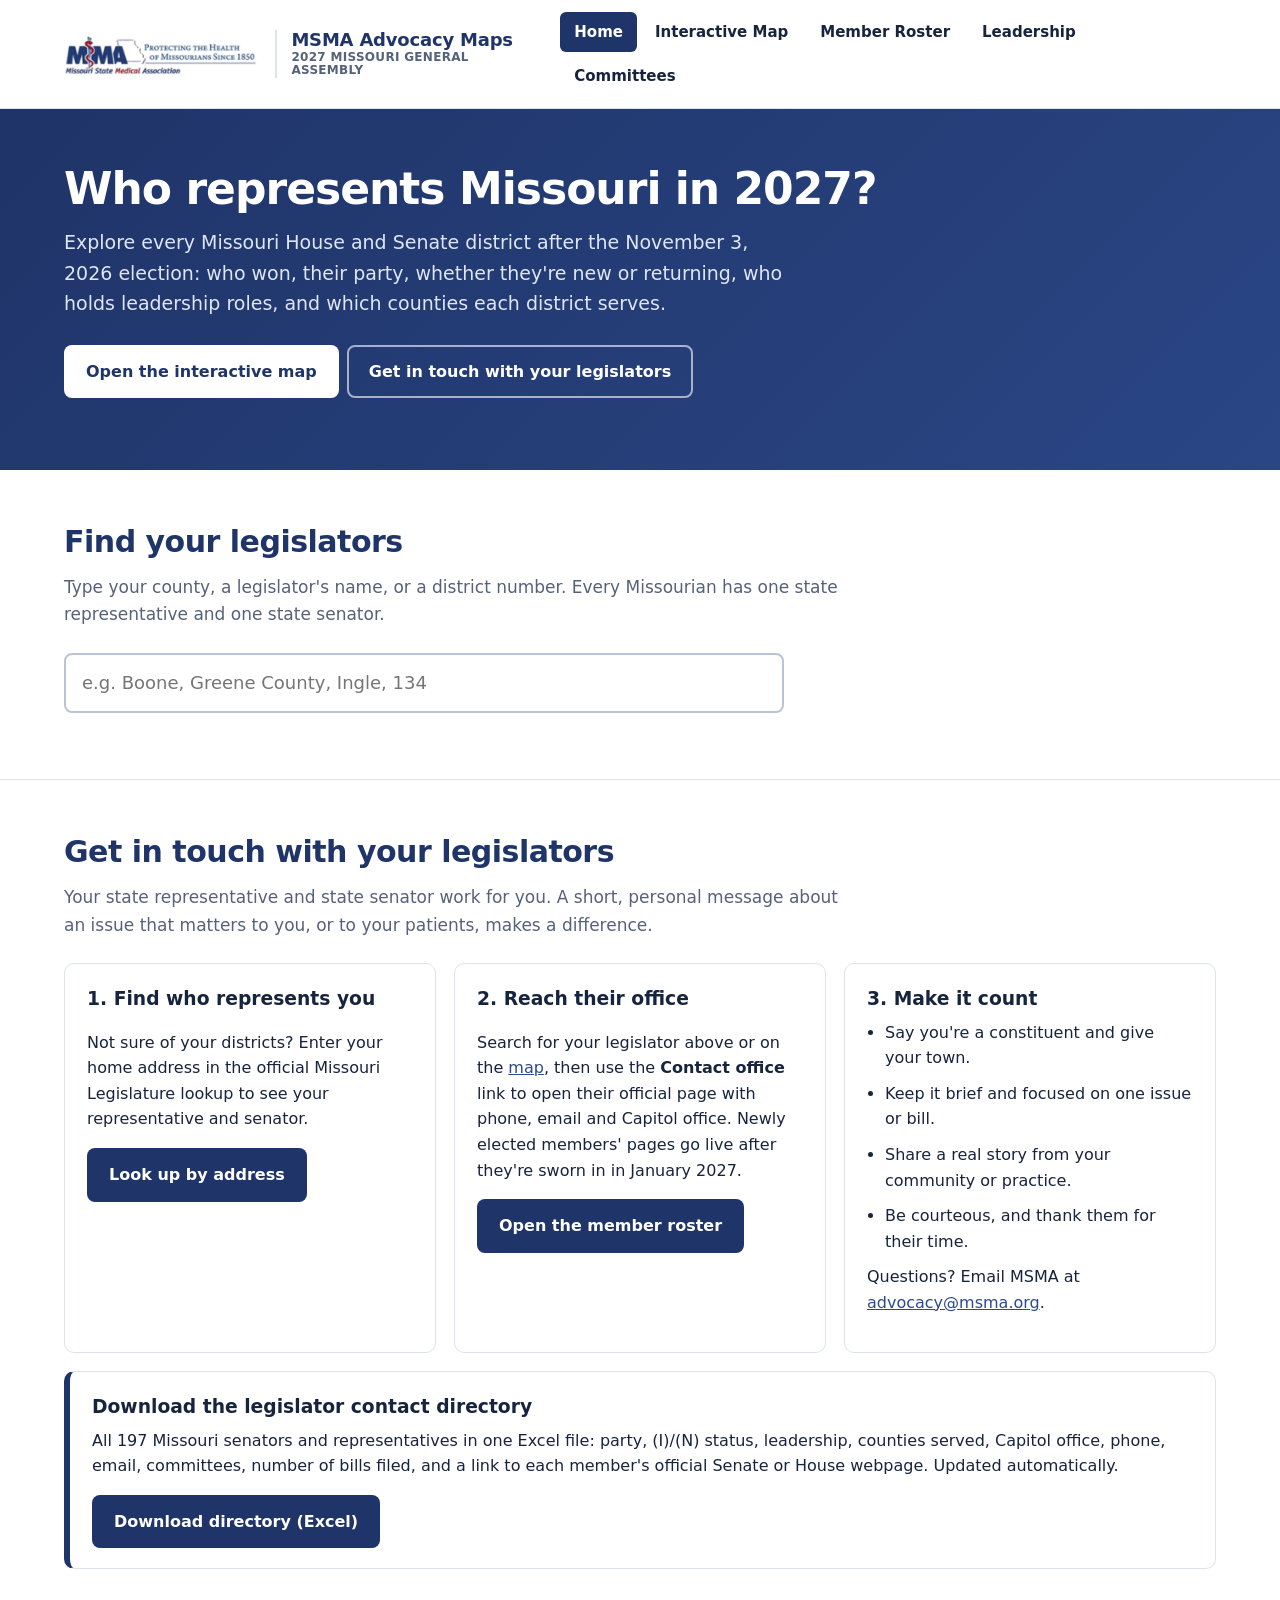
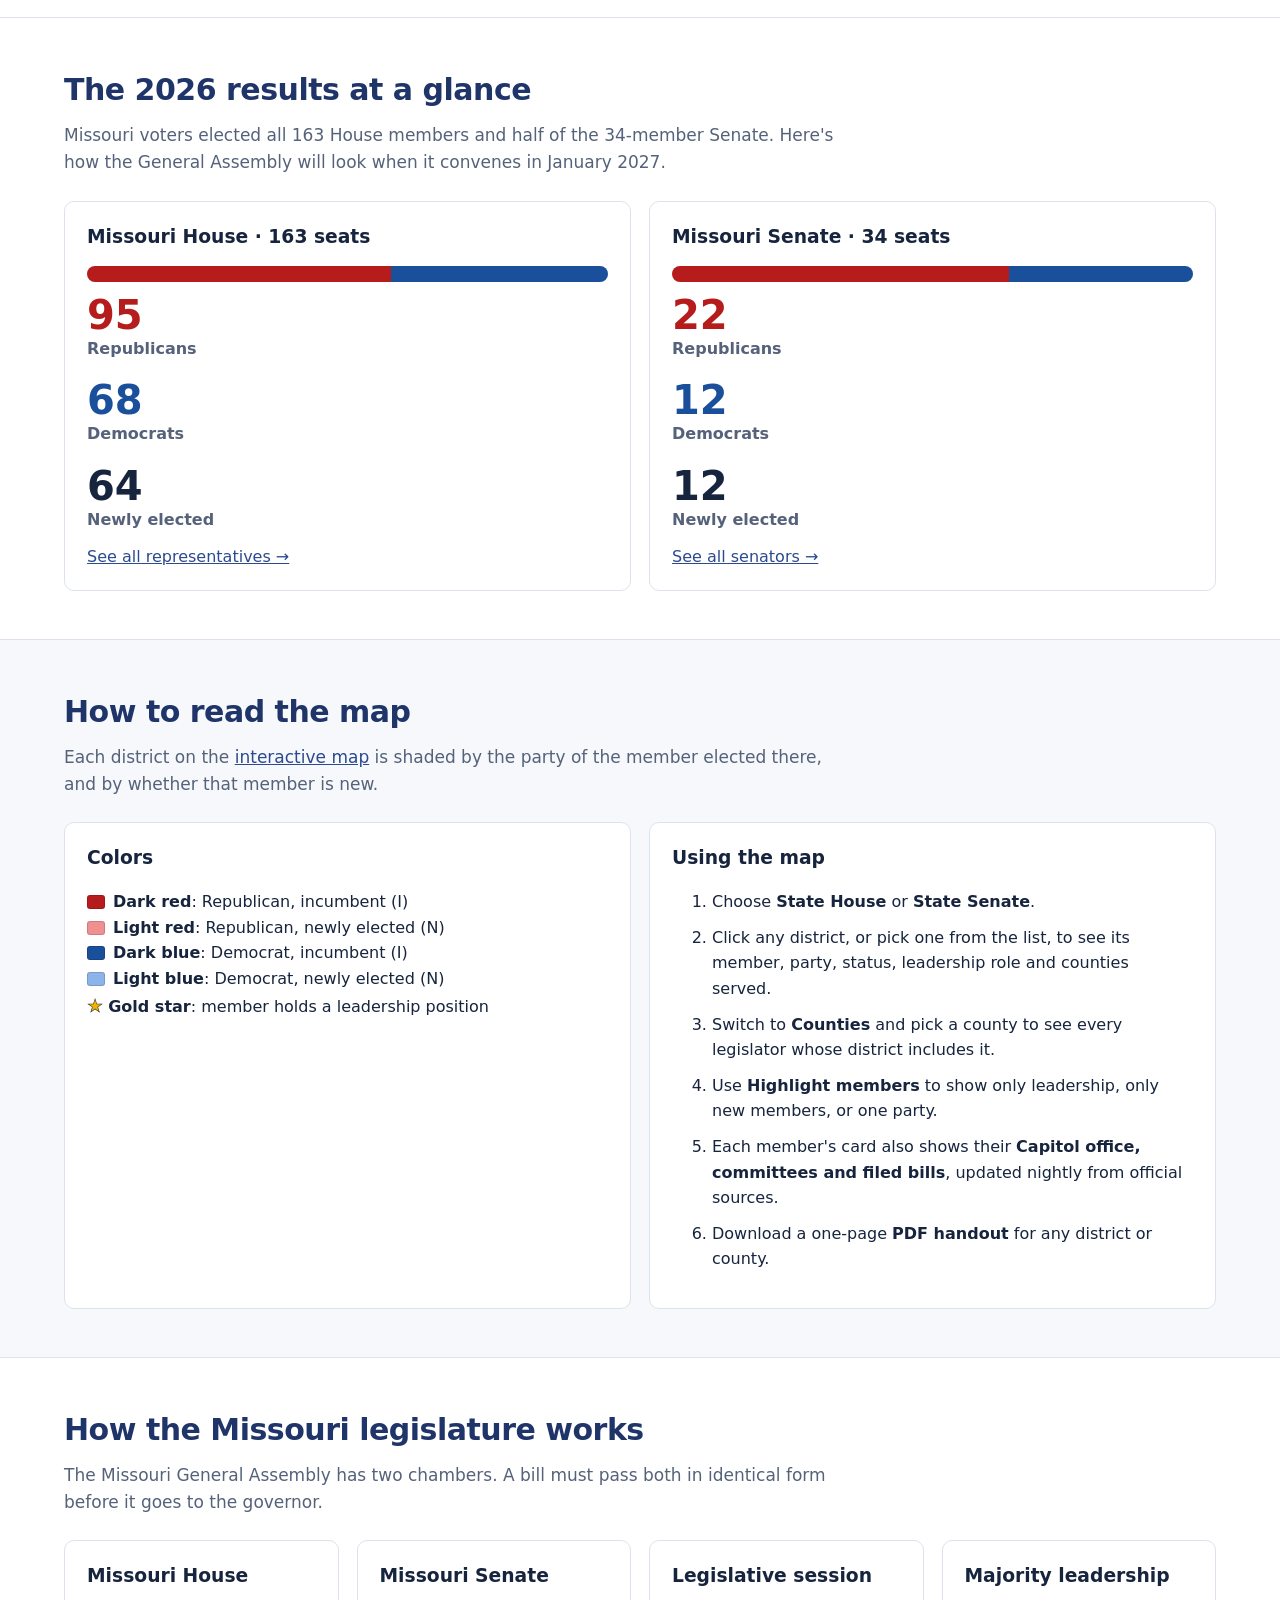
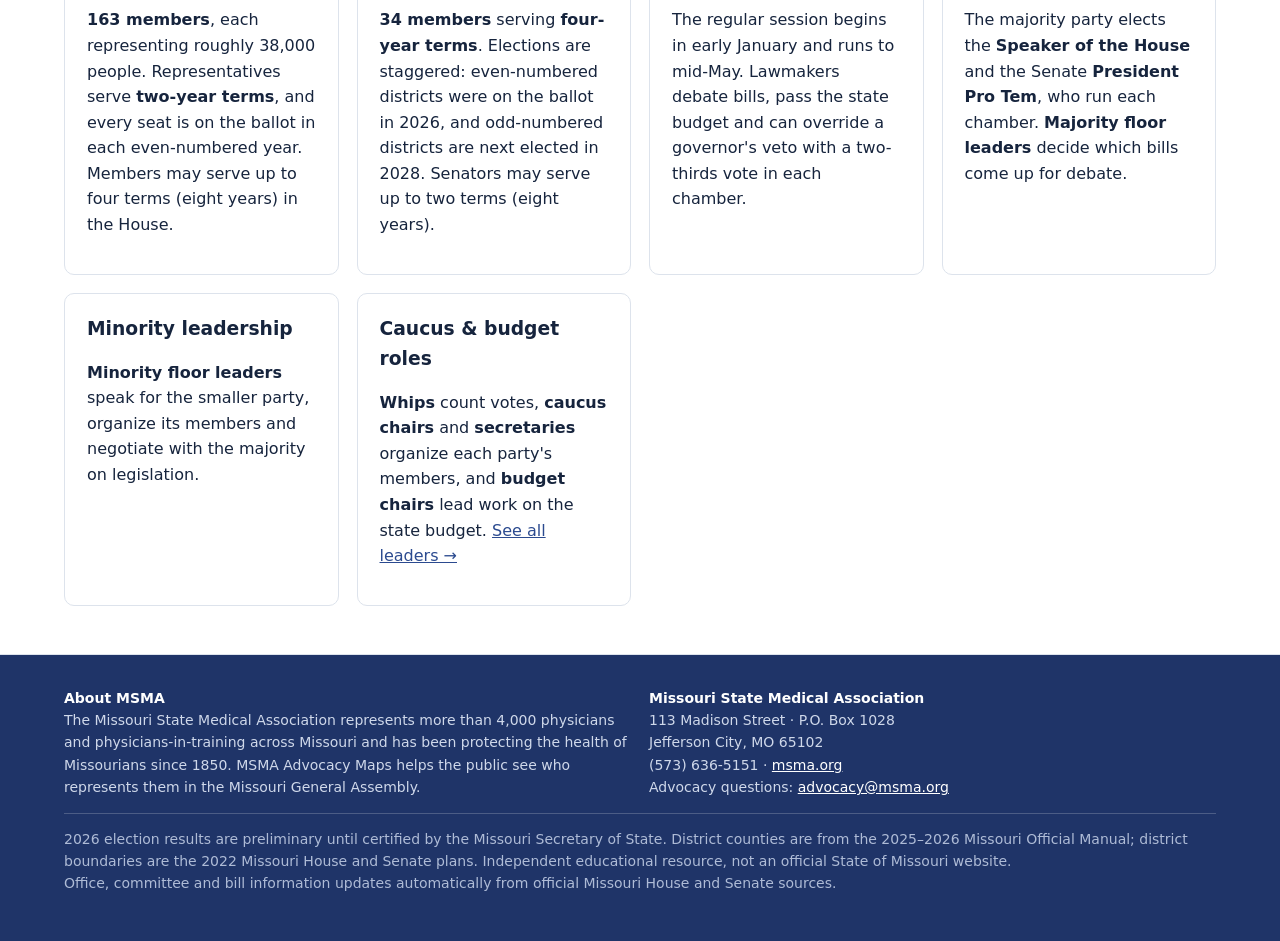
==== site/index.html @ cf02d154 "Add MSMA Advocacy Maps website and nightly updater Co-Authored-By: Claude Opus 5.5 <noreply@anthropi" ====
<!DOCTYPE html>
<html lang="en"><head><meta charset="utf-8"><meta name="viewport" content="width=device-width, initial-scale=1">
<title>Home · MSMA Advocacy Maps</title><meta name="description" content="See who represents you in the 2027 Missouri House and Senate: party, new or incumbent, leadership roles and the counties each district serves.">
<link rel="icon" href="assets/msma-logo.png"><link rel="stylesheet" href="assets/site.css"></head><body>
<header class="site-header"><div class="wrap"><a class="brand" href="index.html"><img src="assets/msma-logo.png" alt="Missouri State Medical Association"><span>MSMA Advocacy Maps<small>2027 MISSOURI GENERAL ASSEMBLY</small></span></a>
<nav class="main" aria-label="Main"><a href="index.html" class="active" aria-current="page">Home</a><a href="map.html">Interactive Map</a><a href="roster.html">Member Roster</a><a href="leadership.html">Leadership</a><a href="committees.html">Committees</a></nav></div></header>
<main><section class="hero"><div class="wrap"><h1>Who represents Missouri in 2027?</h1>
<p>Explore every Missouri House and Senate district after the November 3, 2026 election: who won, their party, whether they're new or returning, who holds leadership roles, and which counties each district serves.</p>
<a class="btn primary" href="map.html">Open the interactive map</a><a class="btn ghost" href="#contact">Get in touch with your legislators</a></div></section>

<section class="block" id="find"><div class="wrap"><h2>Find your legislators</h2>
<p class="lede">Type your county, a legislator's name, or a district number. Every Missourian has one state representative and one state senator.</p>
<div class="search"><input id="q" type="search" placeholder="e.g. Boone, Greene County, Ingle, 134" aria-label="Search by county, name or district" autocomplete="off"></div>
<p id="hint" class="count" style="margin-top:12px"></p><div id="results" class="results"></div></div></section>

<section class="block" id="contact" style="background:#fff"><div class="wrap"><h2>Get in touch with your legislators</h2>
<p class="lede">Your state representative and state senator work for you. A short, personal message about an issue that matters to you, or to your patients, makes a difference.</p>
<div class="grid g3">
<div class="card"><h3>1. Find who represents you</h3><p>Not sure of your districts? Enter your home address in the official Missouri Legislature lookup to see your representative and senator.</p><a class="btn solid" href="https://www.senate.mo.gov/legislookup/default.aspx" target="_blank" rel="noopener">Look up by address</a></div>
<div class="card"><h3>2. Reach their office</h3><p>Search for your legislator above or on the <a href="map.html">map</a>, then use the <strong>Contact office</strong> link to open their official page with phone, email and Capitol office. Newly elected members' pages go live after they're sworn in in January 2027.</p><a class="btn solid" href="roster.html">Open the member roster</a></div>
<div class="card"><h3>3. Make it count</h3><ul class="steps" style="padding-left:18px;margin:0"><li>Say you're a constituent and give your town.</li><li>Keep it brief and focused on one issue or bill.</li><li>Share a real story from your community or practice.</li><li>Be courteous, and thank them for their time.</li></ul><p style="margin-top:10px">Questions? Email MSMA at <a href="mailto:advocacy@msma.org">advocacy@msma.org</a>.</p></div>
</div>
<div class="card" style="margin-top:18px;display:flex;flex-wrap:wrap;align-items:center;justify-content:space-between;gap:16px;border-left:6px solid var(--navy)"><div><h3>Download the legislator contact directory</h3><p style="margin:0">All 197 Missouri senators and representatives in one Excel file: party, (I)/(N) status, leadership, counties served, Capitol office, phone, email, committees, number of bills filed, and a link to each member's official Senate or House webpage. Updated automatically.</p></div><a class="btn solid" style="margin:0" href="assets/MSMA-Legislator-Contact-Directory-2027.xlsx" download>Download directory (Excel)</a></div>
</div></section>

<section class="block"><div class="wrap"><h2>The 2026 results at a glance</h2>
<p class="lede">Missouri voters elected all 163 House members and half of the 34-member Senate. Here's how the General Assembly will look when it convenes in January 2027.</p>
<div class="grid g2" id="glance"></div></div></section>

<section class="block"><div class="wrap"><h2>How to read the map</h2>
<p class="lede">Each district on the <a href="map.html">interactive map</a> is shaded by the party of the member elected there, and by whether that member is new.</p>
<div class="grid g2"><div class="card"><h3>Colors</h3>
<p><span class="swatch" style="background:var(--rep)"></span><strong>Dark red</strong>: Republican, incumbent (I)<br>
<span class="swatch" style="background:var(--rep-new)"></span><strong>Light red</strong>: Republican, newly elected (N)<br>
<span class="swatch" style="background:var(--dem)"></span><strong>Dark blue</strong>: Democrat, incumbent (I)<br>
<span class="swatch" style="background:var(--dem-new)"></span><strong>Light blue</strong>: Democrat, newly elected (N)<br>
<span class="star">★</span> <strong>Gold star</strong>: member holds a leadership position</p></div>
<div class="card"><h3>Using the map</h3><ol class="steps"><li>Choose <strong>State House</strong> or <strong>State Senate</strong>.</li><li>Click any district, or pick one from the list, to see its member, party, status, leadership role and counties served.</li><li>Switch to <strong>Counties</strong> and pick a county to see every legislator whose district includes it.</li><li>Use <strong>Highlight members</strong> to show only leadership, only new members, or one party.</li><li>Each member's card also shows their <strong>Capitol office, committees and filed bills</strong>, updated nightly from official sources.</li><li>Download a one-page <strong>PDF handout</strong> for any district or county.</li></ol></div></div></div></section>

<section class="block"><div class="wrap"><h2>How the Missouri legislature works</h2>
<p class="lede">The Missouri General Assembly has two chambers. A bill must pass both in identical form before it goes to the governor.</p>
<div class="grid g3">
<div class="card"><h3>Missouri House</h3><p><strong>163 members</strong>, each representing roughly 38,000 people. Representatives serve <strong>two-year terms</strong>, and every seat is on the ballot in each even-numbered year. Members may serve up to four terms (eight years) in the House.</p></div>
<div class="card"><h3>Missouri Senate</h3><p><strong>34 members</strong> serving <strong>four-year terms</strong>. Elections are staggered: even-numbered districts were on the ballot in 2026, and odd-numbered districts are next elected in 2028. Senators may serve up to two terms (eight years).</p></div>
<div class="card"><h3>Legislative session</h3><p>The regular session begins in early January and runs to mid-May. Lawmakers debate bills, pass the state budget and can override a governor's veto with a two-thirds vote in each chamber.</p></div>
<div class="card"><h3>Majority leadership</h3><p>The majority party elects the <strong>Speaker of the House</strong> and the Senate <strong>President Pro Tem</strong>, who run each chamber. <strong>Majority floor leaders</strong> decide which bills come up for debate.</p></div>
<div class="card"><h3>Minority leadership</h3><p><strong>Minority floor leaders</strong> speak for the smaller party, organize its members and negotiate with the majority on legislation.</p></div>
<div class="card"><h3>Caucus &amp; budget roles</h3><p><strong>Whips</strong> count votes, <strong>caucus chairs</strong> and <strong>secretaries</strong> organize each party's members, and <strong>budget chairs</strong> lead work on the state budget. <a href="leadership.html">See all leaders →</a></p></div>
</div></div></section></main>
<footer class="site-footer"><div class="wrap"><div class="grid g2"><div><strong>About MSMA</strong><br>The Missouri State Medical Association represents more than 4,000 physicians and physicians-in-training across Missouri and has been protecting the health of Missourians since 1850. MSMA Advocacy Maps helps the public see who represents them in the Missouri General Assembly.</div>
<div><strong>Missouri State Medical Association</strong><br>113 Madison Street · P.O. Box 1028<br>Jefferson City, MO 65102<br>(573) 636-5151 · <a href="https://www.msma.org">msma.org</a><br>Advocacy questions: <a href="mailto:advocacy@msma.org">advocacy@msma.org</a></div></div>
<p class="note">2026 election results are preliminary until certified by the Missouri Secretary of State. District counties are from the 2025–2026 Missouri Official Manual; district boundaries are the 2022 Missouri House and Senate plans. Independent educational resource, not an official State of Missouri website.<br><span id="liveStamp"></span></p></div></footer>
<script src="assets/legislators.js"></script><script src="assets/site.js"></script><script>
const {search,personCard,all,esc}=MSMA;
const q=document.getElementById('q'),res=document.getElementById('results'),hint=document.getElementById('hint');
function run(){const v=q.value;const r=search(v);hint.textContent=v.trim()?(r.length?`${r.length} legislator${r.length>1?'s':''} found. Click one to see the district on the map.`:'No matches. Try a county name like "Jackson" or a last name.'):'';res.innerHTML=r.slice(0,60).map(personCard).join('')}
q.addEventListener('input',run);
const g=document.getElementById('glance');
for(const k of ['house','senate']){const ms=all().filter(m=>m.k===k),R=ms.filter(m=>m.party==='R').length,D=ms.filter(m=>m.party==='D').length,N=ms.filter(m=>m.status==='N').length,t=ms.length;
g.insertAdjacentHTML('beforeend',`<div class="card"><h3>${k==='house'?'Missouri House':'Missouri Senate'} · ${t} seats</h3><div class="bar"><i style="width:${R/t*100}%;background:var(--rep)"></i><i style="width:${D/t*100}%;background:var(--dem)"></i></div><div class="grid g3" style="margin-top:12px"><div class="stat"><b class="r">${R}</b><span>Republicans</span></div><div class="stat"><b class="d">${D}</b><span>Democrats</span></div><div class="stat"><b>${N}</b><span>Newly elected</span></div></div><p style="margin:12px 0 0"><a href="roster.html?chamber=${k}">See all ${k==='house'?'representatives':'senators'} →</a></p></div>`)}
</script>
</body></html>
---- site/assets/site.css ----
:root{--navy:#1f3468;--navy-2:#2b4a8f;--msma-red:#9b2335;--ink:#16243d;--muted:#55627a;--line:#dde3ec;--paper:#f6f8fb;--rep:#b71c1c;--rep-new:#ef8f8f;--dem:#1a4f9c;--dem-new:#8db4ea;--gold:#f2b400}
*{box-sizing:border-box}
body{margin:0;background:var(--paper);color:var(--ink);font:16px/1.6 system-ui,-apple-system,"Segoe UI",Roboto,Arial,sans-serif}
a{color:var(--navy-2)}
img{max-width:100%}
.site-header{background:#fff;border-bottom:1px solid var(--line);position:sticky;top:0;z-index:20}
.site-header .wrap{display:flex;align-items:center;justify-content:space-between;gap:20px;padding:12px 24px;max-width:1200px;margin:auto}
.brand{display:flex;align-items:center;gap:14px;text-decoration:none;color:var(--navy)}
.brand img{height:46px;width:auto}
.brand span{font-weight:800;font-size:18px;letter-spacing:-.2px;border-left:2px solid var(--line);padding-left:14px;line-height:1.15}
.brand small{display:block;font-weight:600;font-size:12px;color:var(--muted);letter-spacing:.3px}
nav.main{display:flex;gap:4px;flex-wrap:wrap}
nav.main a{text-decoration:none;color:var(--ink);font-weight:600;font-size:15px;padding:8px 14px;border-radius:6px}
nav.main a:hover{background:#eef2f8}
nav.main a.active{background:var(--navy);color:#fff}
.wrap{max-width:1200px;margin:auto;padding:0 24px}
.hero{background:linear-gradient(135deg,var(--navy) 0%,#2a4685 100%);color:#fff;padding:56px 0 64px}
.hero h1{font-size:44px;line-height:1.1;margin:0 0 14px;letter-spacing:-1px}
.hero p{font-size:19px;max-width:720px;margin:0 0 26px;color:#dfe6f3}
.btn{display:inline-block;padding:12px 20px;border-radius:8px;font-weight:700;text-decoration:none;border:2px solid transparent;margin:0 8px 8px 0}
.btn.primary{background:#fff;color:var(--navy)}
.btn.ghost{border-color:rgba(255,255,255,.6);color:#fff}
.btn.solid{background:var(--navy);color:#fff}
section.block{padding:48px 0;border-bottom:1px solid var(--line)}
section.block:nth-of-type(even){background:#fff}
h2{font-size:30px;letter-spacing:-.5px;margin:0 0 8px;color:var(--navy)}
h3{margin:0 0 6px}
.lede{color:var(--muted);font-size:17px;margin:0 0 24px;max-width:780px}
.grid{display:grid;gap:18px}
.g2{grid-template-columns:repeat(auto-fit,minmax(320px,1fr))}
.g3{grid-template-columns:repeat(auto-fit,minmax(260px,1fr))}
.g4{grid-template-columns:repeat(auto-fit,minmax(200px,1fr))}
.card{background:#fff;border:1px solid var(--line);border-radius:10px;padding:20px 22px}
.stat b{display:block;font-size:40px;line-height:1.05;font-weight:800}
.stat span{color:var(--muted);font-weight:600}
.r{color:var(--rep)}.d{color:var(--dem)}
.bar{display:flex;height:16px;border-radius:999px;overflow:hidden;margin:14px 0 6px;background:#eee}
.bar i{display:block}
.swatch{display:inline-block;width:18px;height:14px;border-radius:3px;vertical-align:-2px;margin-right:8px;border:1px solid rgba(0,0,0,.15)}
.star{color:var(--gold);-webkit-text-stroke:.6px #333;font-size:18px}
.search{display:flex;gap:10px;max-width:720px}
.search input{flex:1;font:inherit;font-size:18px;padding:14px 16px;border:2px solid #b9c4d6;border-radius:8px}
.search input:focus{outline:3px solid #f2b40088;border-color:var(--navy)}
.results{margin-top:18px;display:grid;gap:10px;grid-template-columns:repeat(auto-fill,minmax(300px,1fr))}
.person{display:block;text-decoration:none;color:inherit;background:#fff;border:1px solid var(--line);border-left:6px solid var(--muted);border-radius:8px;padding:12px 14px}
.person:hover{box-shadow:0 2px 10px rgba(20,40,80,.12)}
.person.R{border-left-color:var(--rep)}.person.D{border-left-color:var(--dem)}
.person strong{font-size:17px}
.person .meta{font-size:14px;color:var(--muted)}
.badge{display:inline-block;padding:2px 9px;border-radius:999px;font-size:12px;font-weight:700;margin:4px 4px 0 0;background:#eef2f6}
.badge.R{background:var(--rep);color:#fff}.badge.D{background:var(--dem);color:#fff}
.badge.N{background:#fff4d6;color:#7a5200;border:1px solid #e3c06b}.badge.I{background:#e8f1ec;color:#1d5b3c;border:1px solid #a9cdb8}
.badge.lead{background:var(--gold);color:#222}
.steps li{margin-bottom:10px}
table.data{width:100%;border-collapse:collapse;background:#fff;font-size:15px}
table.data th{background:#f0f3f8;text-align:left;font-size:12px;text-transform:uppercase;letter-spacing:.5px;color:var(--muted);padding:10px;border-bottom:2px solid var(--line);cursor:pointer;white-space:nowrap}
table.data th:hover{color:var(--navy)}
table.data td{padding:9px 10px;border-bottom:1px solid var(--line);vertical-align:top}
table.data tr:hover td{background:#f7f9fc}
.dot{display:inline-block;width:11px;height:11px;border-radius:50%;margin-right:7px;vertical-align:0}
.filters{display:flex;flex-wrap:wrap;gap:12px;align-items:end;margin-bottom:16px}
.filters label{display:block;font-size:13px;font-weight:700;color:var(--muted);margin-bottom:4px}
.filters select,.filters input{font:inherit;padding:9px 10px;border:1px solid #b9c4d6;border-radius:6px;background:#fff}
.filters input{min-width:260px}
.count{color:var(--muted);font-weight:600;margin:0 0 10px}
.tablewrap{overflow-x:auto;border:1px solid var(--line);border-radius:10px}
.leadcol h3{color:var(--navy);margin:0 0 12px;font-size:20px}
.leader{display:flex;justify-content:space-between;gap:12px;align-items:flex-start;padding:12px 0;border-bottom:1px solid var(--line);text-decoration:none;color:inherit}
.leader:last-child{border-bottom:0}
.leader:hover .nm{text-decoration:underline}
.leader .role{font-size:13px;font-weight:800;text-transform:uppercase;letter-spacing:.4px;color:var(--muted)}
.leader .nm{font-size:18px;font-weight:700}
.leader>div:first-child{flex:1 1 55%;min-width:0}.leader .dist{flex:0 1 45%;font-size:14px;color:var(--muted);text-align:right}
.partyhead{display:flex;align-items:center;gap:10px;margin:6px 0 4px;font-weight:800}
.site-footer{background:var(--navy);color:#cfd8ea;padding:32px 0;font-size:14px}
.site-footer strong{color:#fff}
.site-footer a{color:#fff}
.site-footer .note{margin-top:14px;padding-top:14px;border-top:1px solid rgba(255,255,255,.2);color:#aebbd6}
table.data td:nth-child(-n+5){white-space:nowrap}.badge{white-space:nowrap}
@media(max-width:760px){.hero h1{font-size:32px}.site-header .wrap{flex-direction:column;align-items:flex-start}.brand span{display:none}}
section[id]{scroll-margin-top:80px}

.pending{background:#f3f6fb;border:1px dashed #b9c4d6;border-radius:8px;padding:12px 14px;color:var(--muted);font-size:14px;margin:0}
dl.kv{display:grid;grid-template-columns:150px 1fr;gap:6px 14px;margin:0}dl.kv dt{color:var(--muted);font-weight:700;font-size:14px}dl.kv dd{margin:0}
ul.plain{list-style:none;margin:0;padding:0}ul.plain li{padding:3px 0}ul.bills li{border-bottom:1px solid var(--line);padding:6px 0;font-size:14px}
.pos{display:inline-block;font-size:12px;font-weight:700;background:#fff4d6;border:1px solid #e3c06b;color:#7a5200;border-radius:999px;padding:0 8px;margin-left:4px}
.muted{color:var(--muted)}
.comm-card h3{font-size:17px;color:var(--navy);margin-bottom:8px}.comm-card li{font-size:14px;padding:4px 0;border-bottom:1px solid var(--line)}.comm-card li:last-child{border-bottom:0}
.tabs{display:flex;gap:8px;margin:0 0 18px}.tabs button{font:inherit;font-weight:700;padding:9px 16px;border-radius:8px;border:1px solid #b9c4d6;background:#fff;cursor:pointer}.tabs button.on{background:var(--navy);color:#fff;border-color:var(--navy)}
@media(max-width:600px){dl.kv{grid-template-columns:1fr}}
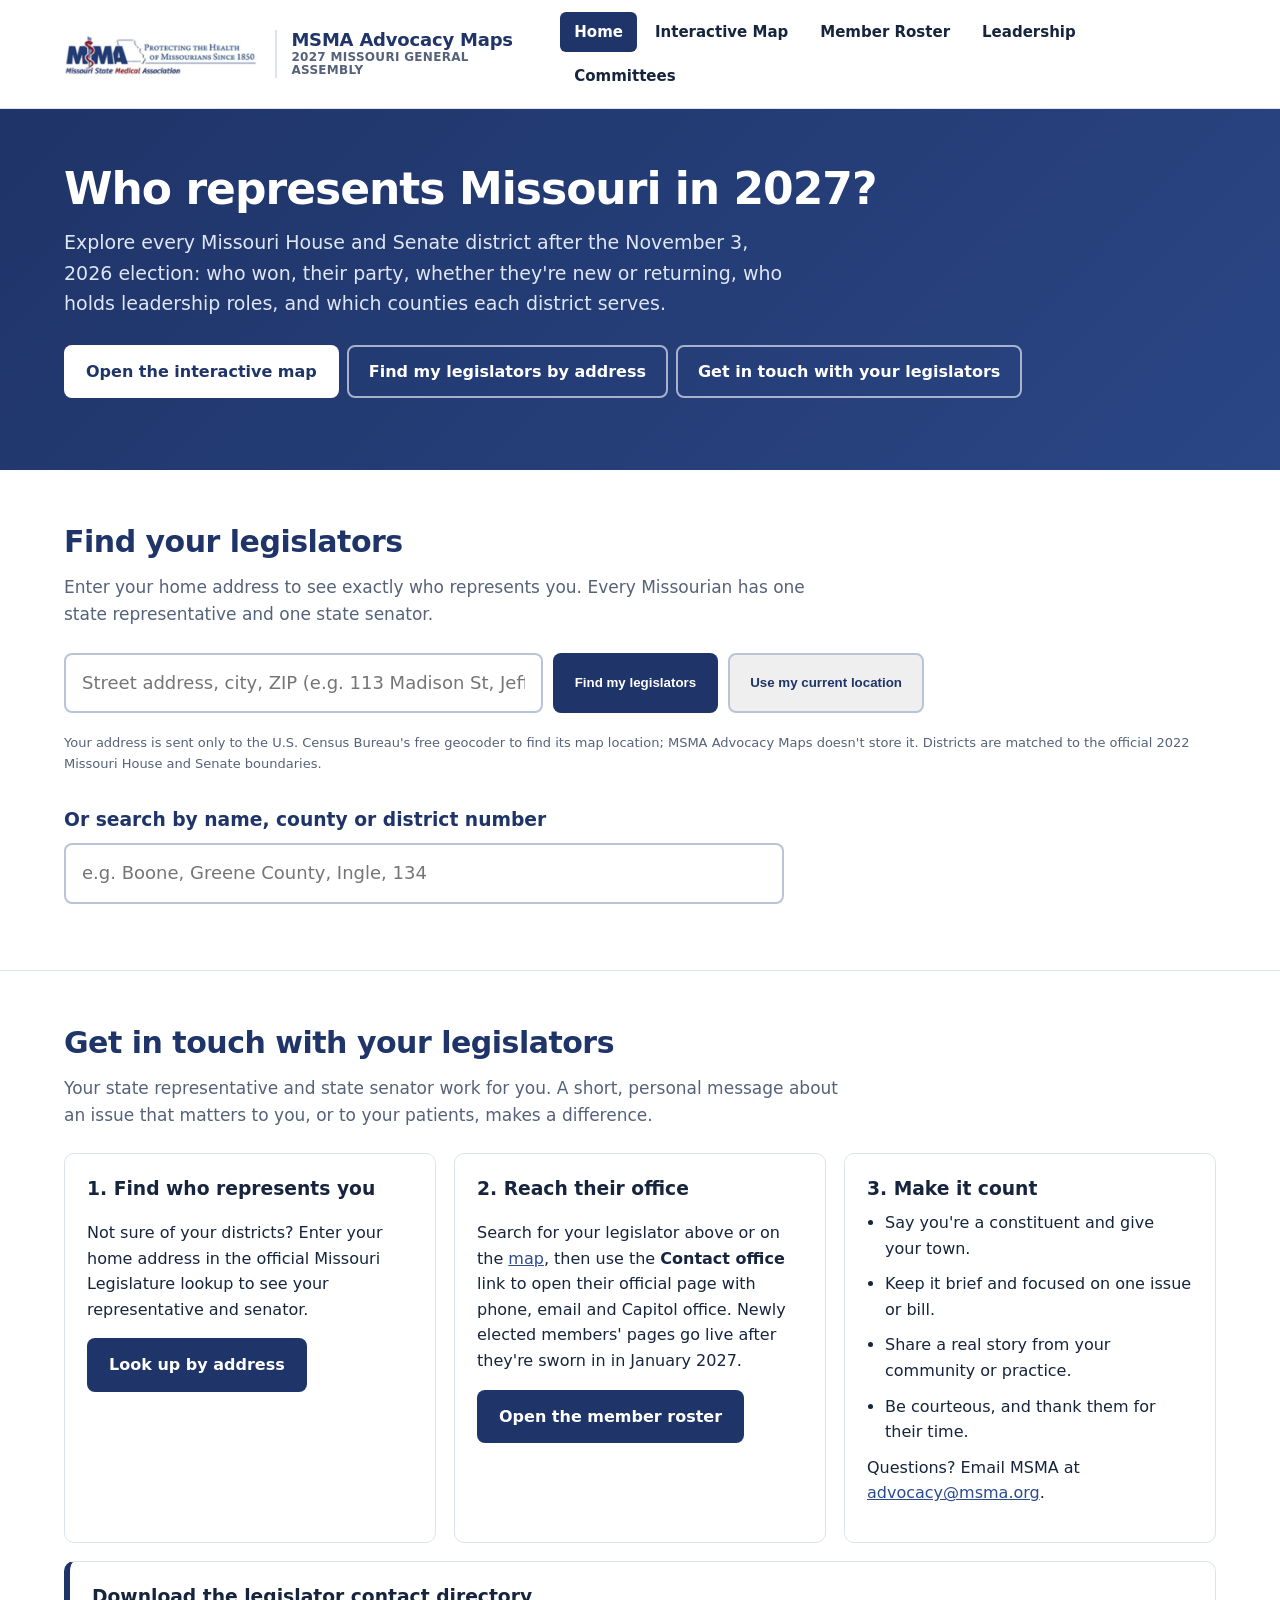
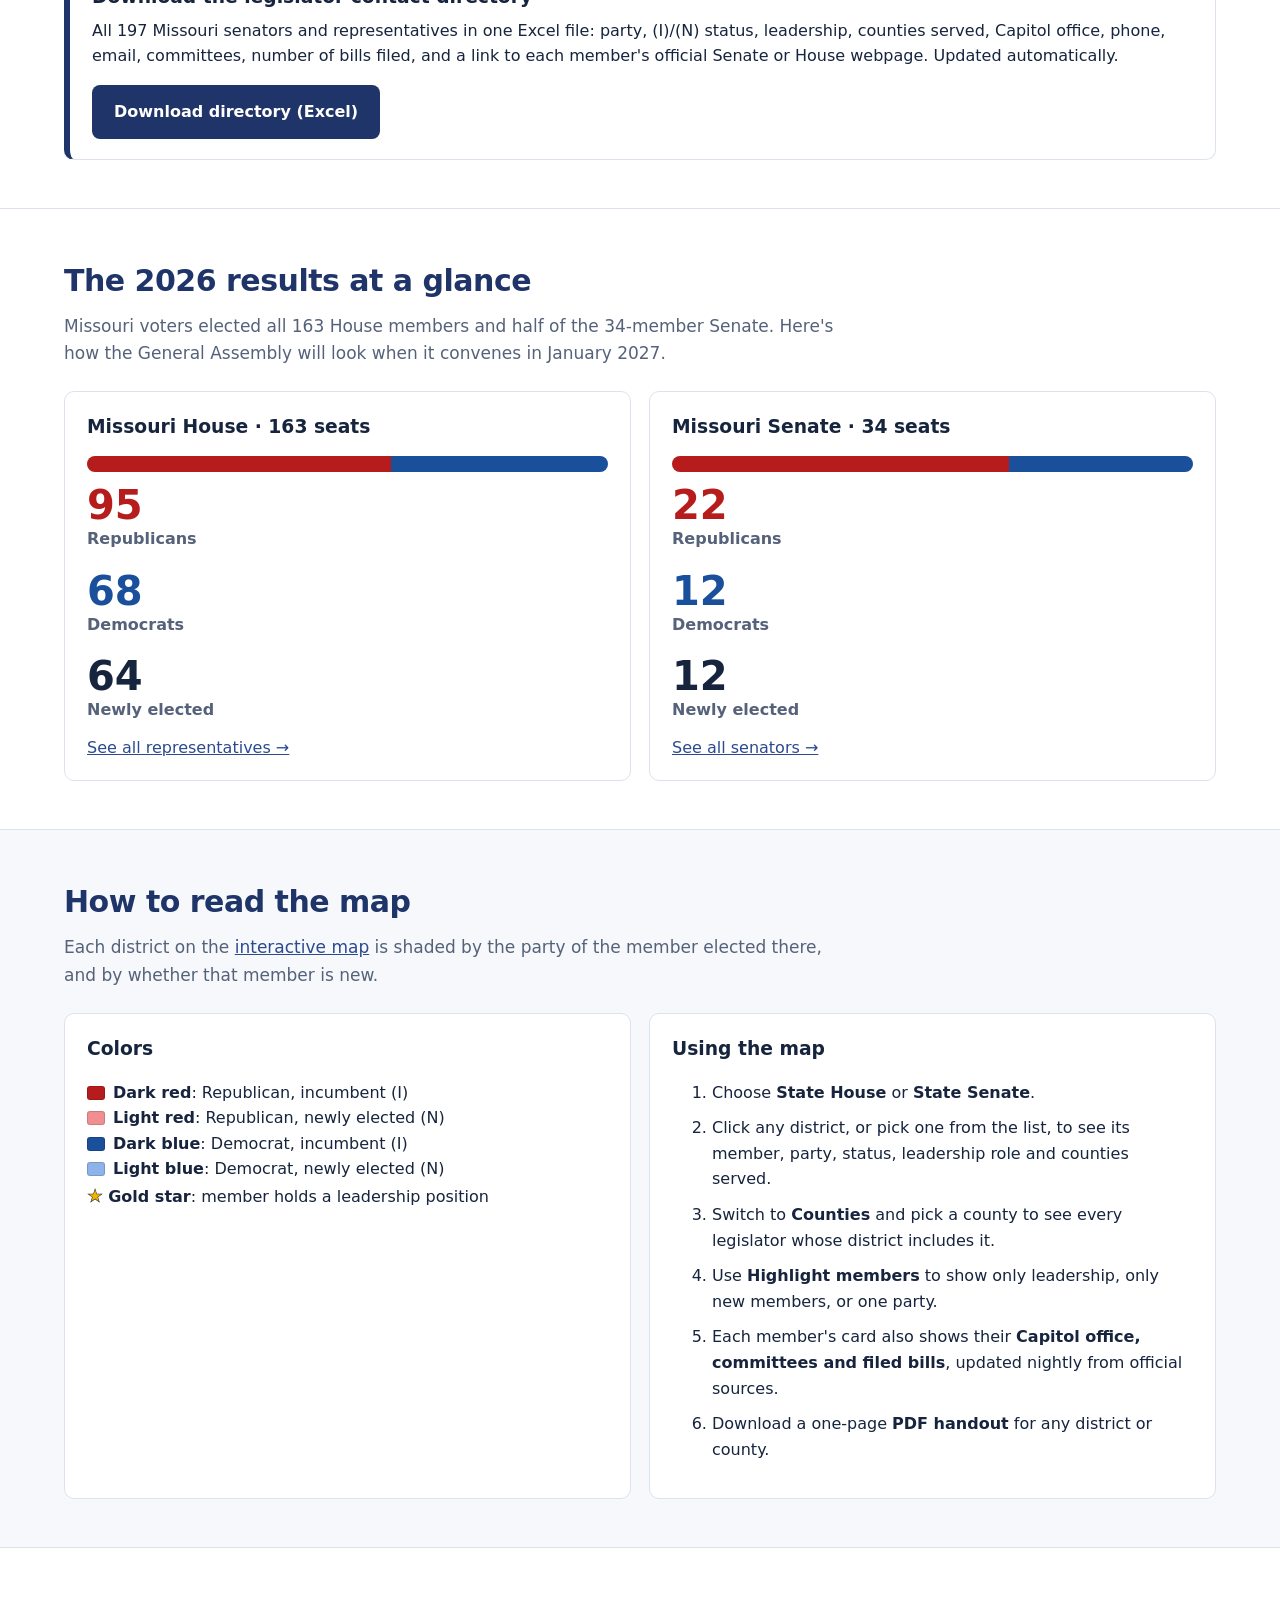
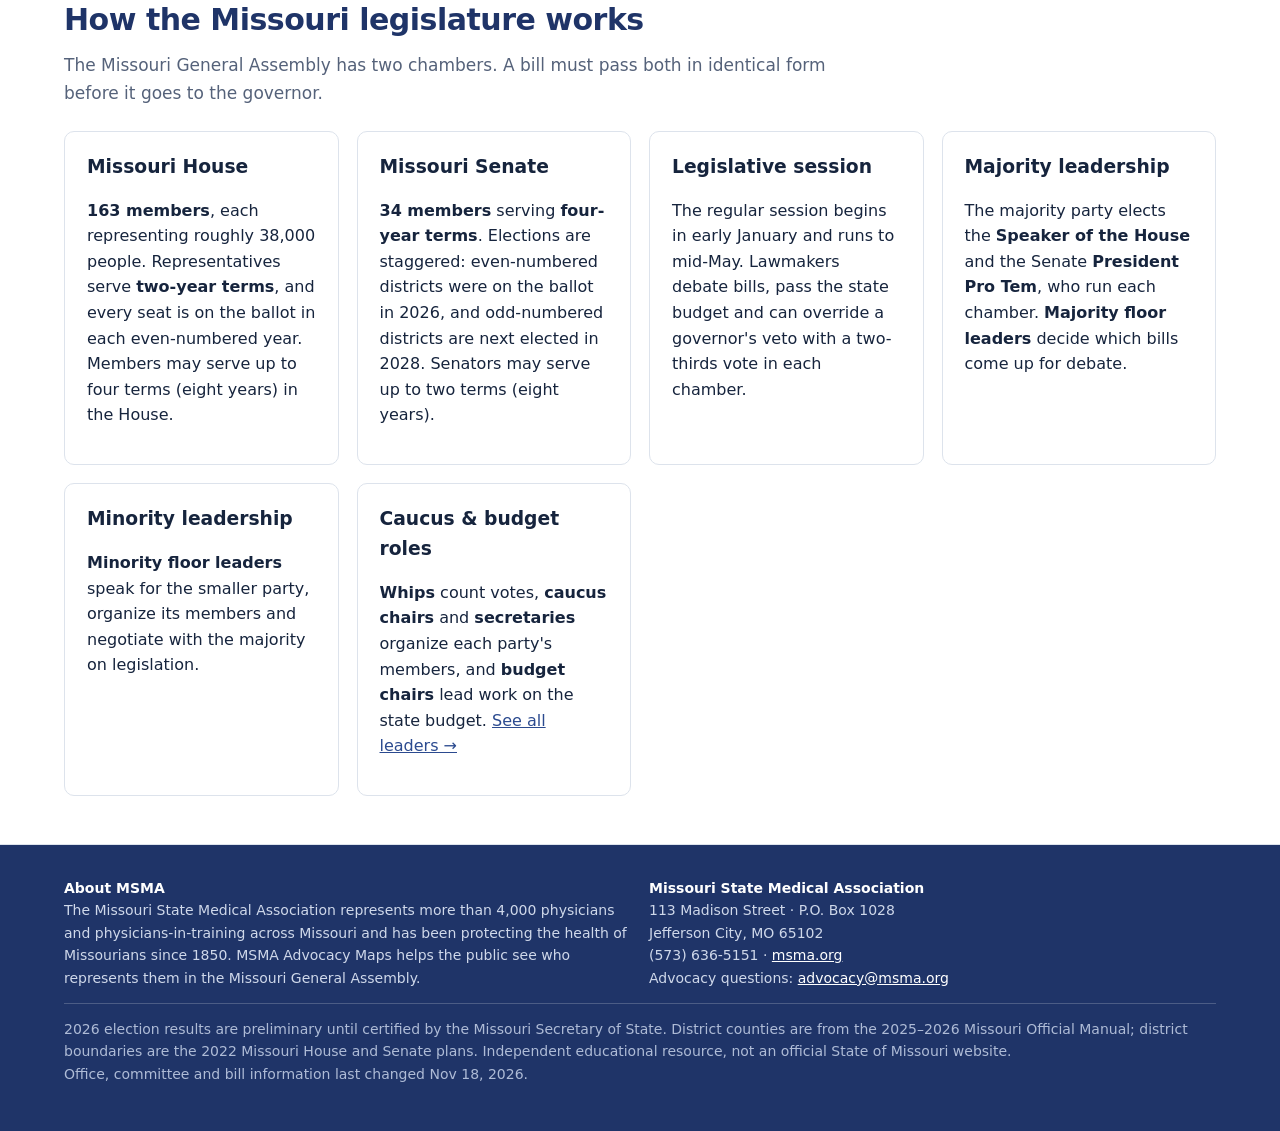
==== commit 38618bc2: "Find your legislators by home address or current location Co-Authored-By: Claude Opus 5.5 <noreply@a" ====
--- a/site/index.html
+++ b/site/index.html
@@ -6,11 +6,20 @@
 <nav class="main" aria-label="Main"><a href="index.html" class="active" aria-current="page">Home</a><a href="map.html">Interactive Map</a><a href="roster.html">Member Roster</a><a href="leadership.html">Leadership</a><a href="committees.html">Committees</a></nav></div></header>
 <main><section class="hero"><div class="wrap"><h1>Who represents Missouri in 2027?</h1>
 <p>Explore every Missouri House and Senate district after the November 3, 2026 election: who won, their party, whether they're new or returning, who holds leadership roles, and which counties each district serves.</p>
-<a class="btn primary" href="map.html">Open the interactive map</a><a class="btn ghost" href="#contact">Get in touch with your legislators</a></div></section>
+<a class="btn primary" href="map.html">Open the interactive map</a><a class="btn ghost" href="#find">Find my legislators by address</a><a class="btn ghost" href="#contact">Get in touch with your legislators</a></div></section>
 
 <section class="block" id="find"><div class="wrap"><h2>Find your legislators</h2>
-<p class="lede">Type your county, a legislator's name, or a district number. Every Missourian has one state representative and one state senator.</p>
-<div class="search"><input id="q" type="search" placeholder="e.g. Boone, Greene County, Ingle, 134" aria-label="Search by county, name or district" autocomplete="off"></div>
+<p class="lede">Enter your home address to see exactly who represents you. Every Missourian has one state representative and one state senator.</p>
+<form id="addrForm" class="search" autocomplete="on" style="max-width:860px;flex-wrap:wrap">
+<input id="addr" type="text" name="street-address" autocomplete="street-address" placeholder="Street address, city, ZIP (e.g. 113 Madison St, Jefferson City, MO 65101)" aria-label="Your home address" style="min-width:280px">
+<button class="btn solid" type="submit" style="margin:0">Find my legislators</button>
+<button class="btn" type="button" id="here" style="margin:0;border-color:#b9c4d6;color:var(--navy)">Use my current location</button>
+</form>
+<p class="count" id="addrMsg" style="margin-top:10px" aria-live="polite"></p>
+<div id="mine" class="grid g2" style="margin-top:6px"></div>
+<p class="muted" style="font-size:13px;margin-top:10px">Your address is sent only to the U.S. Census Bureau's free geocoder to find its map location; MSMA Advocacy Maps doesn't store it. Districts are matched to the official 2022 Missouri House and Senate boundaries.</p>
+<h3 style="margin:30px 0 8px;color:var(--navy)">Or search by name, county or district number</h3>
+<div class="search"><input id="q" type="search" placeholder="e.g. Boone, Greene County, Ingle, 134" aria-label="Search by name, county or district" autocomplete="off"></div>
 <p id="hint" class="count" style="margin-top:12px"></p><div id="results" class="results"></div></div></section>
 
 <section class="block" id="contact" style="background:#fff"><div class="wrap"><h2>Get in touch with your legislators</h2>
@@ -51,10 +60,17 @@
 <div><strong>Missouri State Medical Association</strong><br>113 Madison Street · P.O. Box 1028<br>Jefferson City, MO 65102<br>(573) 636-5151 · <a href="https://www.msma.org">msma.org</a><br>Advocacy questions: <a href="mailto:advocacy@msma.org">advocacy@msma.org</a></div></div>
 <p class="note">2026 election results are preliminary until certified by the Missouri Secretary of State. District counties are from the 2025–2026 Missouri Official Manual; district boundaries are the 2022 Missouri House and Senate plans. Independent educational resource, not an official State of Missouri website.<br><span id="liveStamp"></span></p></div></footer>
 <script src="assets/legislators.js"></script><script src="assets/site.js"></script><script>
-const {search,personCard,all,esc}=MSMA;
+const {search,personCard,all,esc,lookup,liveBlock,liveReady,badges,mapLink,contactLink,TITLE,CH}=MSMA;
 const q=document.getElementById('q'),res=document.getElementById('results'),hint=document.getElementById('hint');
 function run(){const v=q.value;const r=search(v);hint.textContent=v.trim()?(r.length?`${r.length} legislator${r.length>1?'s':''} found. Click one to see the district on the map.`:'No matches. Try a county name like "Jackson" or a last name.'):'';res.innerHTML=r.slice(0,60).map(personCard).join('')}
 q.addEventListener('input',run);
+const msg=document.getElementById('addrMsg'),mine=document.getElementById('mine'),form=document.getElementById('addrForm');
+function memberCard(k,id){const m=LEG[k][id];if(!m)return '';return `<div class="card" style="border-left:8px solid ${m.party==='R'?'var(--rep)':'var(--dem)'}"><div class="muted" style="font-size:13px;font-weight:800;text-transform:uppercase;letter-spacing:.4px">Your ${k==='house'?'state representative':'state senator'} · ${CH[k]} District ${id}</div><h3 style="font-size:24px;margin:4px 0">${TITLE[k]} ${esc(m.name)}</h3>${badges(m)}<dl class="kv" style="margin-top:12px"><dt>Counties served</dt><dd>${esc(m.counties)}</dd><dt>Official page</dt><dd><a href="${contactLink(k,id)}" target="_blank" rel="noopener">Contact office</a></dd></dl><div style="margin-top:12px">${liveBlock(k,id,{maxBills:5})}</div><p style="margin:14px 0 0"><a class="btn solid" style="margin:0" href="${mapLink(k,id)}">See district on the map</a></p></div>`}
+async function find(where){msg.textContent=where==='here'?'Finding your location…':'Looking up that address…';mine.innerHTML='';
+ try{const r=await lookup(where);await liveReady;msg.innerHTML=`Showing legislators for <strong>${esc(r.matched)}</strong>.`;mine.innerHTML=(r.senate?memberCard('senate',r.senate):'')+(r.house?memberCard('house',r.house):'');mine.scrollIntoView({behavior:'smooth',block:'nearest'})}
+ catch(e){msg.textContent=e.message}}
+form.addEventListener('submit',e=>{e.preventDefault();const v=document.getElementById('addr').value.trim();if(v)find(v);else msg.textContent='Please type your street address, city and ZIP code.'});
+document.getElementById('here').addEventListener('click',()=>find('here'));
 const g=document.getElementById('glance');
 for(const k of ['house','senate']){const ms=all().filter(m=>m.k===k),R=ms.filter(m=>m.party==='R').length,D=ms.filter(m=>m.party==='D').length,N=ms.filter(m=>m.status==='N').length,t=ms.length;
 g.insertAdjacentHTML('beforeend',`<div class="card"><h3>${k==='house'?'Missouri House':'Missouri Senate'} · ${t} seats</h3><div class="bar"><i style="width:${R/t*100}%;background:var(--rep)"></i><i style="width:${D/t*100}%;background:var(--dem)"></i></div><div class="grid g3" style="margin-top:12px"><div class="stat"><b class="r">${R}</b><span>Republicans</span></div><div class="stat"><b class="d">${D}</b><span>Democrats</span></div><div class="stat"><b>${N}</b><span>Newly elected</span></div></div><p style="margin:12px 0 0"><a href="roster.html?chamber=${k}">See all ${k==='house'?'representatives':'senators'} →</a></p></div>`)}
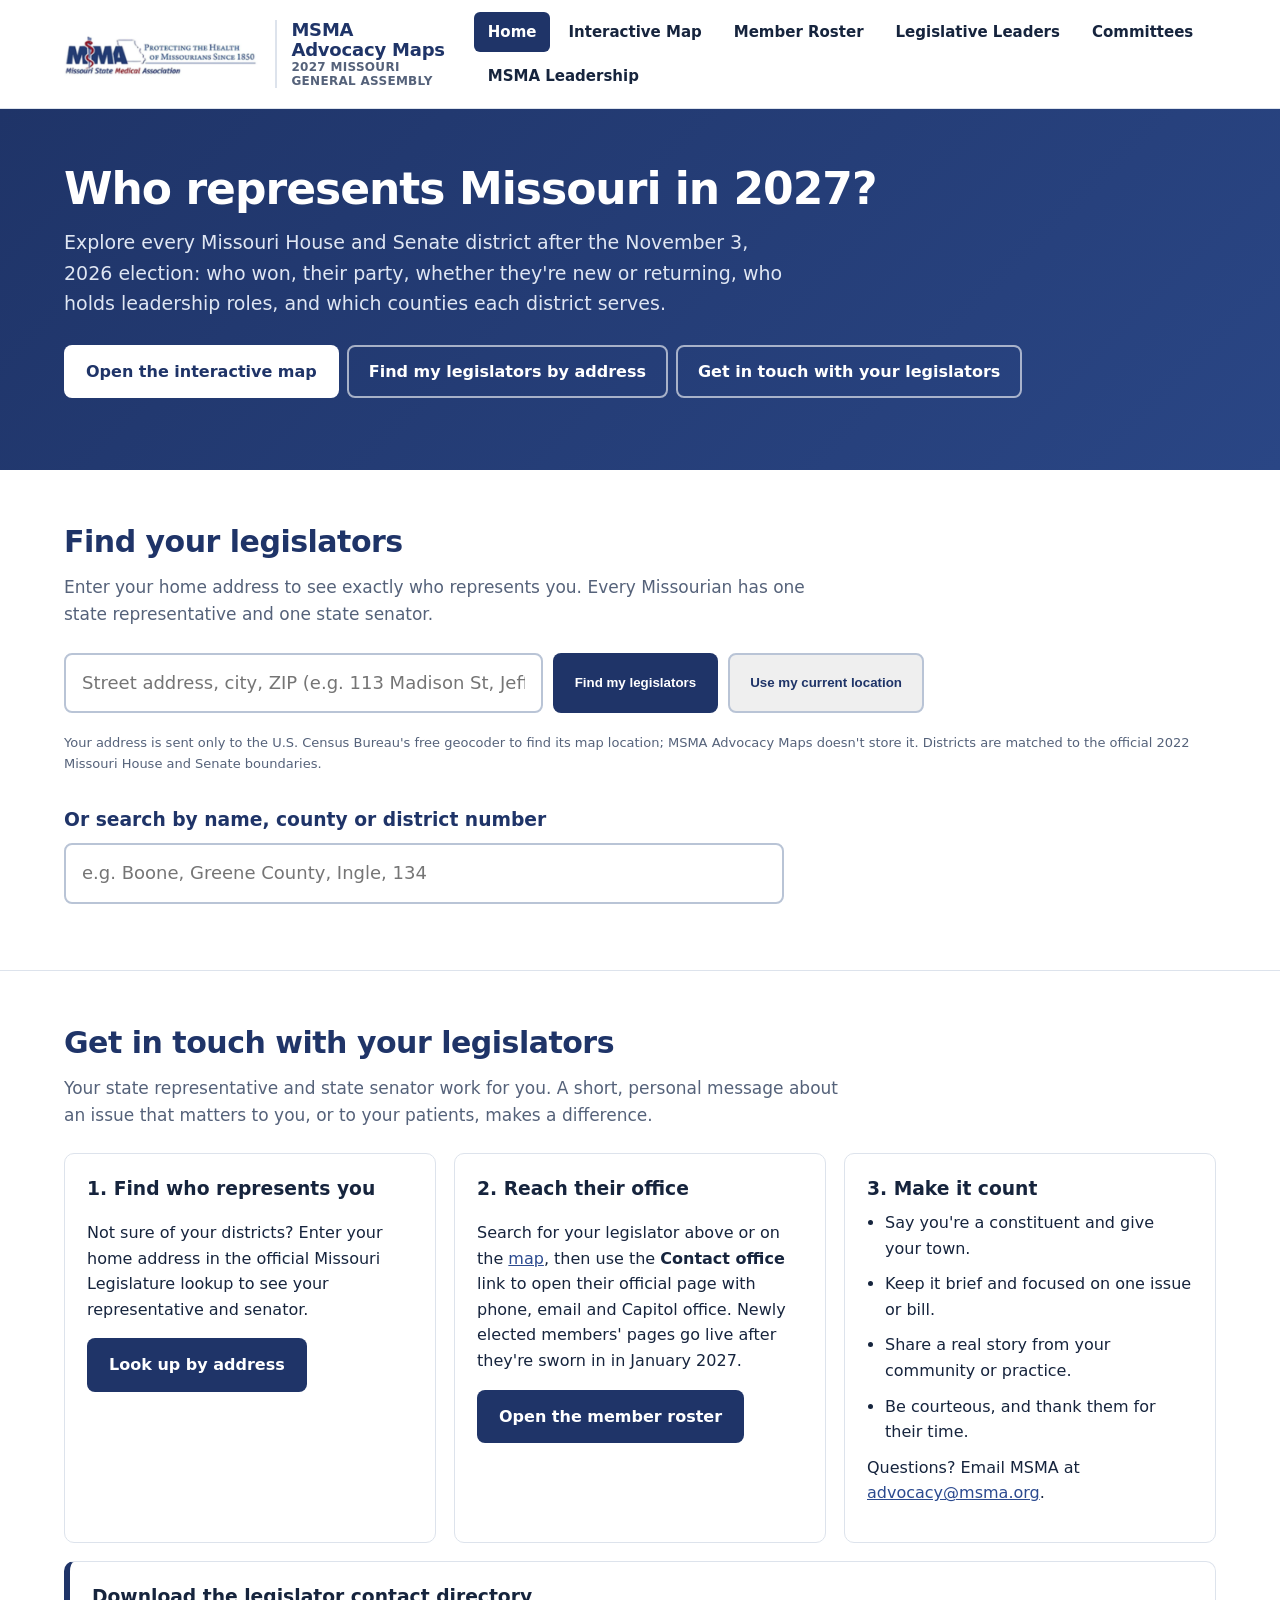
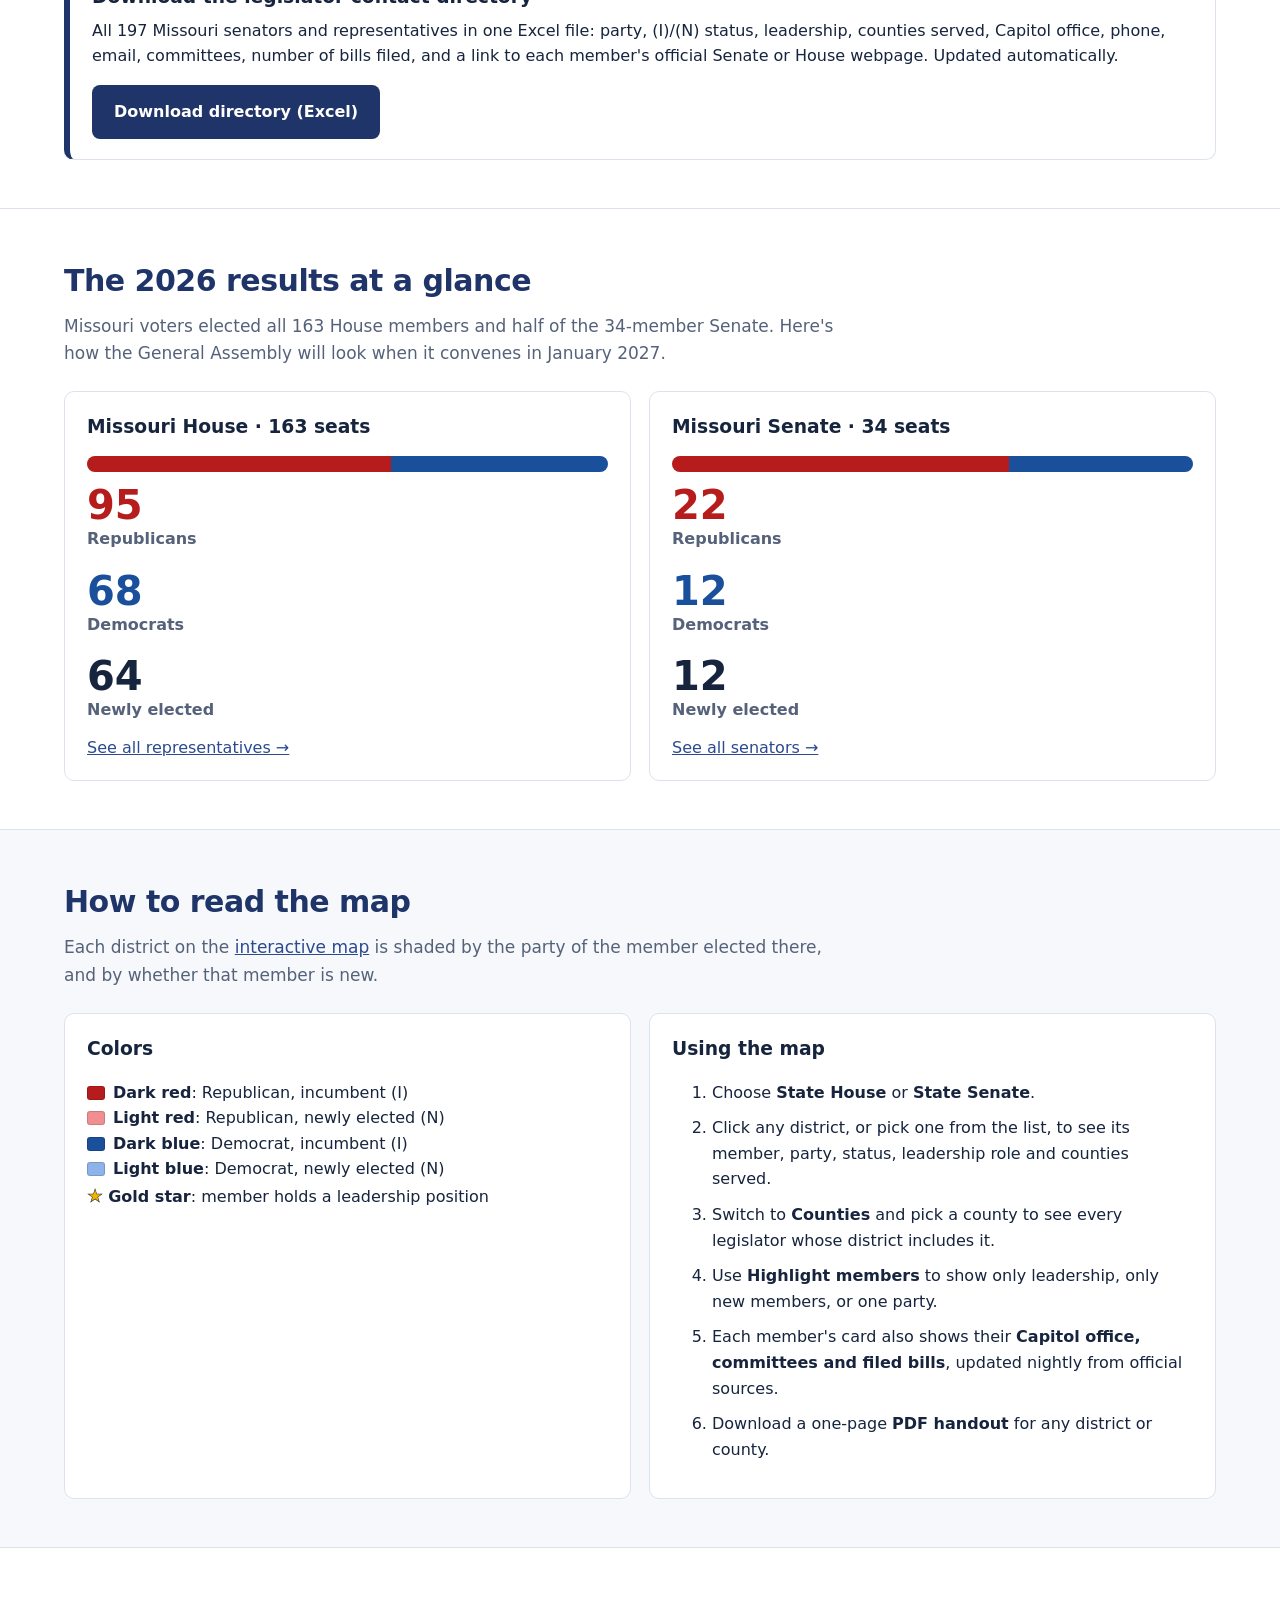
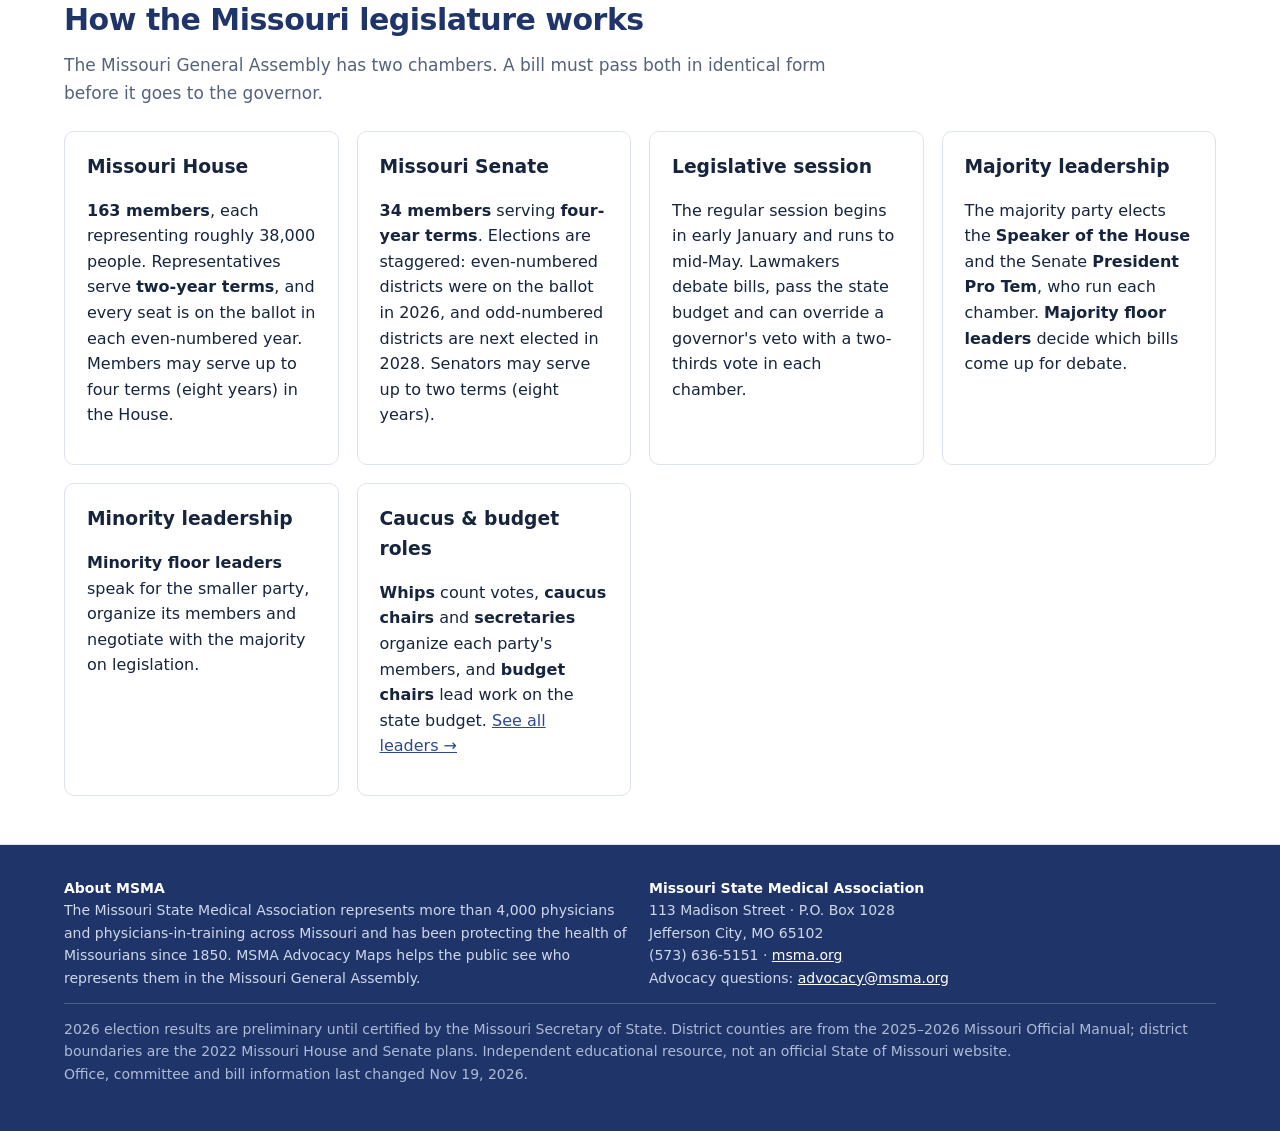
==== commit fb05032e: "Add MSMA Council Districts map level and MSMA Leadership page (Nov 2026 directory) Co-Authored-By: C" ====
--- a/site/index.html
+++ b/site/index.html
@@ -3,7 +3,7 @@
 <title>Home · MSMA Advocacy Maps</title><meta name="description" content="See who represents you in the 2027 Missouri House and Senate: party, new or incumbent, leadership roles and the counties each district serves.">
 <link rel="icon" href="assets/msma-logo.png"><link rel="stylesheet" href="assets/site.css"></head><body>
 <header class="site-header"><div class="wrap"><a class="brand" href="index.html"><img src="assets/msma-logo.png" alt="Missouri State Medical Association"><span>MSMA Advocacy Maps<small>2027 MISSOURI GENERAL ASSEMBLY</small></span></a>
-<nav class="main" aria-label="Main"><a href="index.html" class="active" aria-current="page">Home</a><a href="map.html">Interactive Map</a><a href="roster.html">Member Roster</a><a href="leadership.html">Leadership</a><a href="committees.html">Committees</a></nav></div></header>
+<nav class="main" aria-label="Main"><a href="index.html" class="active" aria-current="page">Home</a><a href="map.html">Interactive Map</a><a href="roster.html">Member Roster</a><a href="leadership.html">Legislative Leaders</a><a href="committees.html">Committees</a><a href="msma.html">MSMA Leadership</a></nav></div></header>
 <main><section class="hero"><div class="wrap"><h1>Who represents Missouri in 2027?</h1>
 <p>Explore every Missouri House and Senate district after the November 3, 2026 election: who won, their party, whether they're new or returning, who holds leadership roles, and which counties each district serves.</p>
 <a class="btn primary" href="map.html">Open the interactive map</a><a class="btn ghost" href="#find">Find my legislators by address</a><a class="btn ghost" href="#contact">Get in touch with your legislators</a></div></section>
@@ -59,15 +59,16 @@
 <footer class="site-footer"><div class="wrap"><div class="grid g2"><div><strong>About MSMA</strong><br>The Missouri State Medical Association represents more than 4,000 physicians and physicians-in-training across Missouri and has been protecting the health of Missourians since 1850. MSMA Advocacy Maps helps the public see who represents them in the Missouri General Assembly.</div>
 <div><strong>Missouri State Medical Association</strong><br>113 Madison Street · P.O. Box 1028<br>Jefferson City, MO 65102<br>(573) 636-5151 · <a href="https://www.msma.org">msma.org</a><br>Advocacy questions: <a href="mailto:advocacy@msma.org">advocacy@msma.org</a></div></div>
 <p class="note">2026 election results are preliminary until certified by the Missouri Secretary of State. District counties are from the 2025–2026 Missouri Official Manual; district boundaries are the 2022 Missouri House and Senate plans. Independent educational resource, not an official State of Missouri website.<br><span id="liveStamp"></span></p></div></footer>
-<script src="assets/legislators.js"></script><script src="assets/site.js"></script><script>
+<script src="assets/legislators.js"></script><script src="assets/council.js"></script><script src="assets/site.js"></script><script>
 const {search,personCard,all,esc,lookup,liveBlock,liveReady,badges,mapLink,contactLink,TITLE,CH}=MSMA;
 const q=document.getElementById('q'),res=document.getElementById('results'),hint=document.getElementById('hint');
 function run(){const v=q.value;const r=search(v);hint.textContent=v.trim()?(r.length?`${r.length} legislator${r.length>1?'s':''} found. Click one to see the district on the map.`:'No matches. Try a county name like "Jackson" or a last name.'):'';res.innerHTML=r.slice(0,60).map(personCard).join('')}
 q.addEventListener('input',run);
 const msg=document.getElementById('addrMsg'),mine=document.getElementById('mine'),form=document.getElementById('addrForm');
 function memberCard(k,id){const m=LEG[k][id];if(!m)return '';return `<div class="card" style="border-left:8px solid ${m.party==='R'?'var(--rep)':'var(--dem)'}"><div class="muted" style="font-size:13px;font-weight:800;text-transform:uppercase;letter-spacing:.4px">Your ${k==='house'?'state representative':'state senator'} · ${CH[k]} District ${id}</div><h3 style="font-size:24px;margin:4px 0">${TITLE[k]} ${esc(m.name)}</h3>${badges(m)}<dl class="kv" style="margin-top:12px"><dt>Counties served</dt><dd>${esc(m.counties)}</dd><dt>Official page</dt><dd><a href="${contactLink(k,id)}" target="_blank" rel="noopener">Contact office</a></dd></dl><div style="margin-top:12px">${liveBlock(k,id,{maxBills:5})}</div><p style="margin:14px 0 0"><a class="btn solid" style="margin:0" href="${mapLink(k,id)}">See district on the map</a></p></div>`}
+function councilCard(d){const O=window.MSMA_ORG,c=O.council[d];const p=x=>`<li><strong>${esc(x.name)}</strong>${x.role?' <span class="pos">'+esc(x.role)+'</span>':''}<div class="muted" style="font-size:13px">${esc([x.specialty,x.city].filter(Boolean).join(' · '))}</div></li>`;return `<div class="card" style="border-left:8px solid ${O.colors[d]};grid-column:1/-1"><div class="muted" style="font-size:13px;font-weight:800;text-transform:uppercase;letter-spacing:.4px">Your MSMA council district</div><h3 style="font-size:22px;margin:4px 0 8px">Council District ${d}</h3><div class="grid g2"><div><div style="font-size:12px;font-weight:800;text-transform:uppercase;color:var(--muted)">Councilor${c.councilors.length>1?'s':''}</div><ul class="plain">${c.councilors.map(p).join('')}</ul></div><div><div style="font-size:12px;font-weight:800;text-transform:uppercase;color:var(--muted)">Vice councilor</div><ul class="plain">${c.vice.length?c.vice.map(p).join(''):'<li class="muted">Vacant</li>'}</ul></div></div><p style="margin:12px 0 0"><a class="btn solid" style="margin:0" href="map.html#council-${d}">See council district on the map</a> <a href="msma.html" style="margin-left:10px">All MSMA leadership →</a></p></div>`}
 async function find(where){msg.textContent=where==='here'?'Finding your location…':'Looking up that address…';mine.innerHTML='';
- try{const r=await lookup(where);await liveReady;msg.innerHTML=`Showing legislators for <strong>${esc(r.matched)}</strong>.`;mine.innerHTML=(r.senate?memberCard('senate',r.senate):'')+(r.house?memberCard('house',r.house):'');mine.scrollIntoView({behavior:'smooth',block:'nearest'})}
+ try{const r=await lookup(where);await liveReady;msg.innerHTML=`Showing legislators for <strong>${esc(r.matched)}</strong>${r.county?' ('+esc(r.county)+')':''}.`;mine.innerHTML=(r.senate?memberCard('senate',r.senate):'')+(r.house?memberCard('house',r.house):'')+(r.council?councilCard(r.council):'');mine.scrollIntoView({behavior:'smooth',block:'nearest'})}
  catch(e){msg.textContent=e.message}}
 form.addEventListener('submit',e=>{e.preventDefault();const v=document.getElementById('addr').value.trim();if(v)find(v);else msg.textContent='Please type your street address, city and ZIP code.'});
 document.getElementById('here').addEventListener('click',()=>find('here'));
--- a/site/assets/site.css
+++ b/site/assets/site.css
@@ -88,3 +88,5 @@
 .comm-card h3{font-size:17px;color:var(--navy);margin-bottom:8px}.comm-card li{font-size:14px;padding:4px 0;border-bottom:1px solid var(--line)}.comm-card li:last-child{border-bottom:0}
 .tabs{display:flex;gap:8px;margin:0 0 18px}.tabs button{font:inherit;font-weight:700;padding:9px 16px;border-radius:8px;border:1px solid #b9c4d6;background:#fff;cursor:pointer}.tabs button.on{background:var(--navy);color:#fff;border-color:var(--navy)}
 @media(max-width:600px){dl.kv{grid-template-columns:1fr}}
+
+h3.sec{color:var(--navy);font-size:22px;margin:34px 0 12px;padding-bottom:6px;border-bottom:2px solid var(--line)}
